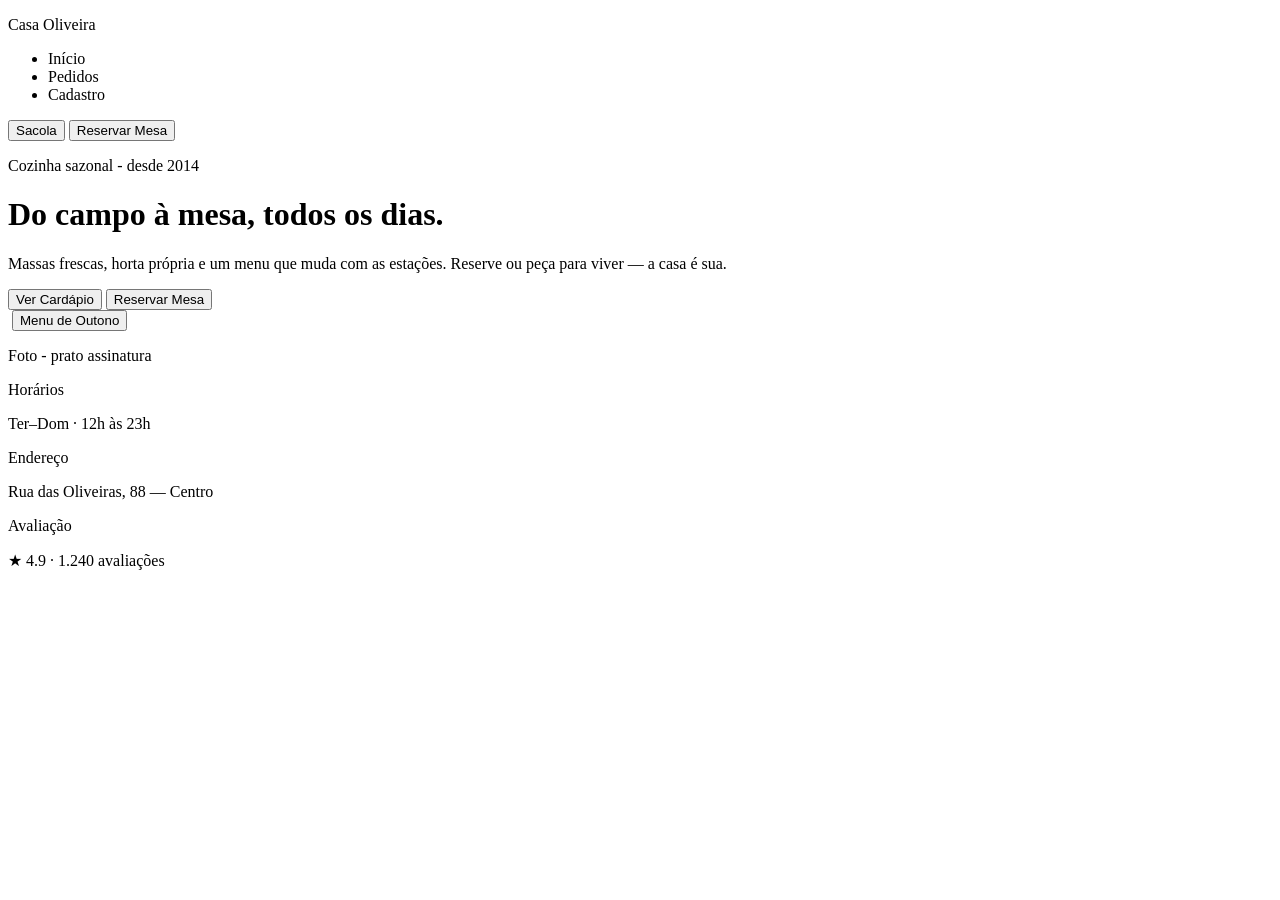
==== src/index.html @ 78ab42a1 "first commit" ====
<!DOCTYPE html>
<html lang="en">

<head>
    <meta charset="UTF-8">
    <meta name="viewport" content="width=device-width, initial-scale=1.0">
    <!-- adicionar favicon -->
    <title>Document</title>
</head>

<body>
    <nav>
        <p>Casa Oliveira</p>
        <ul>
            <li>Início</li>
            <li>Pedidos</li>
            <li>Cadastro</li>
        </ul>
        <button>Sacola</button>
        <button>Reservar Mesa</button>
    </nav>
    <header class="hero">
        <div class="hero-informations">
            <div class="hero-left">
                <p>Cozinha sazonal - desde 2014</p>
                <h1>Do campo à mesa, todos os dias.</h1>
                <p>
                    Massas frescas, horta própria e um menu que muda com as estações. Reserve ou peça para viver — a
                    casa é sua.
                </p>
                <span class="hero-buttons">
                    <button>Ver Cardápio</button>
                    <button>Reservar Mesa</button>
                </span>
            </div>

            <!-- parte direita -->
            <div class="hero-right">
                <img src="" alt="">
                <button>Menu de Outono</button>
                <p>Foto - prato assinatura</p>
            </div>
        </div>
        <div class="informations">
            <div>
                <p>Horários</p>
                <p>Ter–Dom · 12h às 23h</p>
            </div>
            <div>
                <p>Endereço</p>
                <p>Rua das Oliveiras, 88 — Centro</p>
            </div>
            <div>
                <p>Avaliação</p>
                <p>★ 4.9 · 1.240 avaliações</p>
            </div>
        </div>
    </header>
</body>

</html>
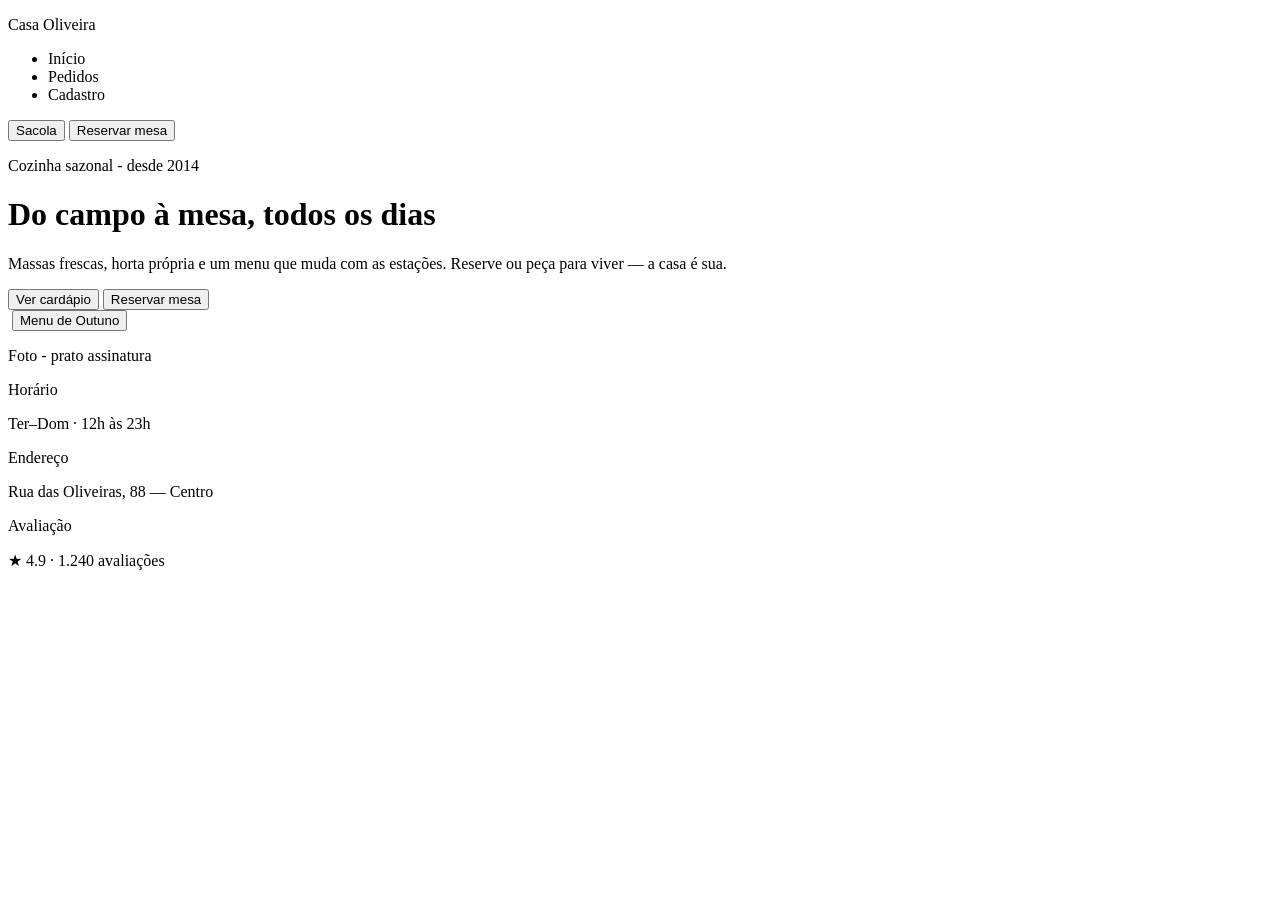
==== commit 56713b4a: "Update index.html with new title and structure" ====
--- a/src/index.html
+++ b/src/index.html
@@ -2,60 +2,56 @@
 <html lang="en">
 
 <head>
-    <meta charset="UTF-8">
-    <meta name="viewport" content="width=device-width, initial-scale=1.0">
-    <!-- adicionar favicon -->
-    <title>Document</title>
+  <meta charset="UTF-8">
+  <meta name="viewport" content="width=device-width, initial-scale=1.0">
+  <!-- adicionar favicon -->
+  <title>Casa Oliveira</title>
 </head>
 
 <body>
-    <nav>
-        <p>Casa Oliveira</p>
-        <ul>
-            <li>Início</li>
-            <li>Pedidos</li>
-            <li>Cadastro</li>
-        </ul>
-        <button>Sacola</button>
-        <button>Reservar Mesa</button>
-    </nav>
-    <header class="hero">
-        <div class="hero-informations">
-            <div class="hero-left">
-                <p>Cozinha sazonal - desde 2014</p>
-                <h1>Do campo à mesa, todos os dias.</h1>
-                <p>
-                    Massas frescas, horta própria e um menu que muda com as estações. Reserve ou peça para viver — a
-                    casa é sua.
-                </p>
-                <span class="hero-buttons">
-                    <button>Ver Cardápio</button>
-                    <button>Reservar Mesa</button>
-                </span>
-            </div>
-
-            <!-- parte direita -->
-            <div class="hero-right">
-                <img src="" alt="">
-                <button>Menu de Outono</button>
-                <p>Foto - prato assinatura</p>
-            </div>
-        </div>
-        <div class="informations">
-            <div>
-                <p>Horários</p>
-                <p>Ter–Dom · 12h às 23h</p>
-            </div>
-            <div>
-                <p>Endereço</p>
-                <p>Rua das Oliveiras, 88 — Centro</p>
-            </div>
-            <div>
-                <p>Avaliação</p>
-                <p>★ 4.9 · 1.240 avaliações</p>
-            </div>
-        </div>
-    </header>
+  <nav class="nav">
+    <p class="nav__logo">Casa Oliveira</p>
+    <ul class="nav__menu">
+      <li class="nav__item">Início</li>
+      <li class="nav__item">Pedidos</li>
+      <li class="nav__item">Cadastro</li>
+    </ul>
+    <button class="nav__button nav__button--bag">Sacola</button>
+    <button class="nav__button nav__button--reserve">Reservar mesa</button>
+  </nav>
+  <header class="hero">
+    <div class="hero__content">
+      <div class="hero__left">
+        <p class="hero__tagline">Cozinha sazonal - desde 2014</p>
+        <h1 class="hero__title">Do campo à mesa, todos os dias</h1>
+        <p class="hero__description">Massas frescas, horta própria e um menu que muda com as estações. Reserve ou peça para viver — a casa é sua.
+        </p>
+        <span class="hero__buttons">
+          <button class="hero__button hero__button--primary">Ver cardápio</button>
+          <button class="hero__button hero__button--secondary">Reservar mesa</button>
+        </span>
+      </div>
+      <div class="hero__right">
+        <img class="hero__image" src="" alt="">
+        <button class="hero__badge">Menu de Outuno</button>
+        <p class="hero__caption">Foto - prato assinatura</p>
+      </div>
+    </div>
+    <div class="info">
+      <div class="info__item">
+        <p class="info__label">Horário</p>
+        <p class="info__value">Ter–Dom · 12h às 23h</p>
+      </div>
+      <div class="info__item">
+        <p class="info__label">Endereço</p>
+        <p class="info__value">Rua das Oliveiras, 88 — Centro</p>
+      </div>
+      <div class="info__item">
+        <p class="info__label">Avaliação</p>
+        <p class="info__value">★ 4.9 · 1.240 avaliações</p>
+      </div>
+    </div>
+  </header>
 </body>
 
-</html>+</html>
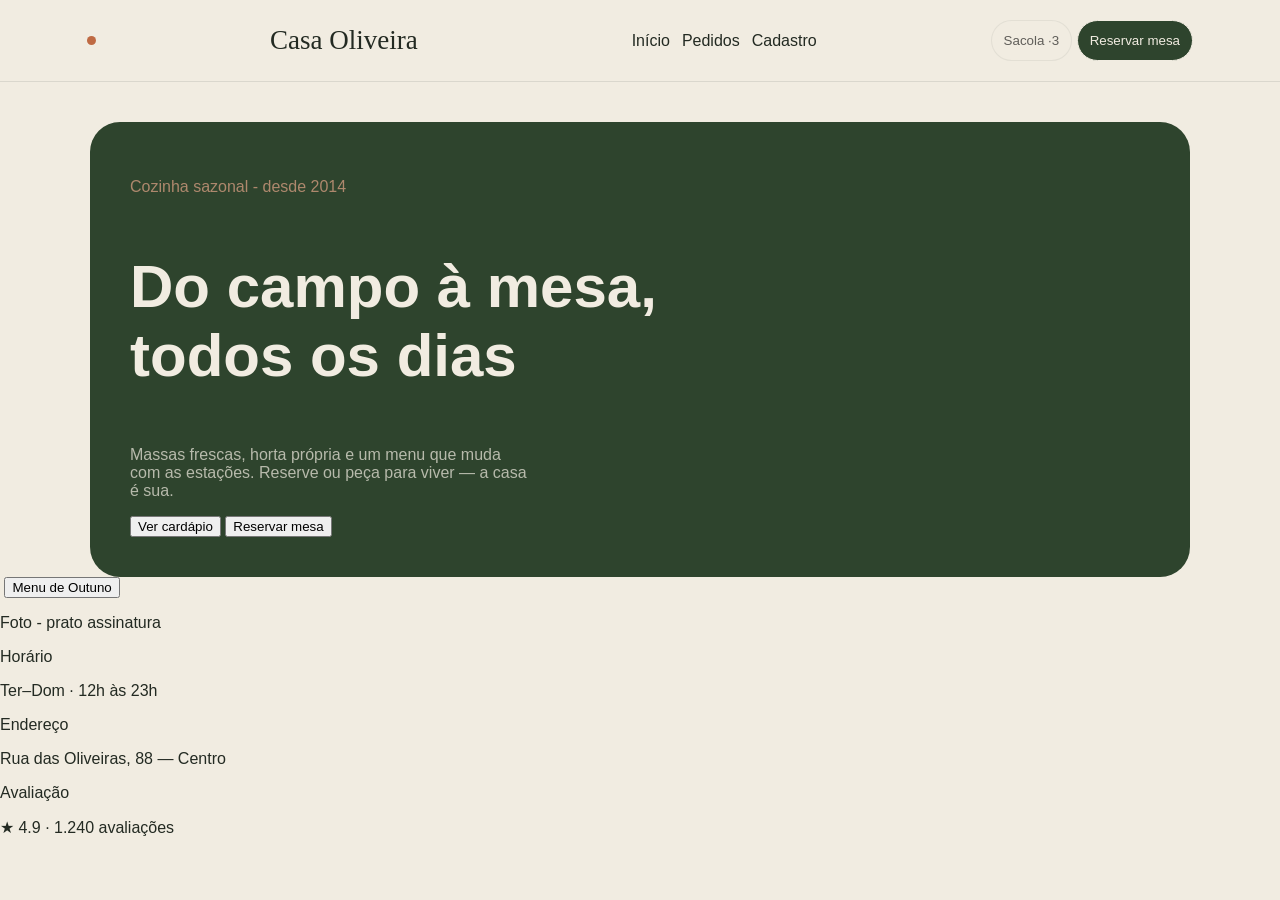
==== commit ffd21f92: "adicao do arquivo css" ====
--- a/src/index.html
+++ b/src/index.html
@@ -6,25 +6,31 @@
   <meta name="viewport" content="width=device-width, initial-scale=1.0">
   <!-- adicionar favicon -->
   <title>Casa Oliveira</title>
+  <link rel="stylesheet" href="./css/global.css">
+  <link rel="stylesheet" href="./css/main.css">
 </head>
 
 <body>
   <nav class="nav">
+    <div style="width:9px;height:9px;border-radius:50%;background:#bf6a43"></div>
     <p class="nav__logo">Casa Oliveira</p>
     <ul class="nav__menu">
       <li class="nav__item">Início</li>
       <li class="nav__item">Pedidos</li>
       <li class="nav__item">Cadastro</li>
     </ul>
-    <button class="nav__button nav__button--bag">Sacola</button>
-    <button class="nav__button nav__button--reserve">Reservar mesa</button>
+    <div class="nav__buttons">
+      <button class="nav__button nav__button--bag">Sacola ·3</button>
+      <button class="nav__button nav__button--reserve">Reservar mesa</button>
+    </div>
   </nav>
   <header class="hero">
     <div class="hero__content">
       <div class="hero__left">
         <p class="hero__tagline">Cozinha sazonal - desde 2014</p>
-        <h1 class="hero__title">Do campo à mesa, todos os dias</h1>
-        <p class="hero__description">Massas frescas, horta própria e um menu que muda com as estações. Reserve ou peça para viver — a casa é sua.
+        <h1 class="hero__title">Do campo à mesa,<br>todos os dias</h1>
+        <p class="hero__description">Massas frescas, horta própria e um menu que muda<br>com as estações. Reserve ou peça
+          para viver — a casa<br>é sua.
         </p>
         <span class="hero__buttons">
           <button class="hero__button hero__button--primary">Ver cardápio</button>
@@ -54,4 +60,4 @@
   </header>
 </body>
 
-</html>
+</html>
--- a/src/css/global.css
+++ b/src/css/global.css
@@ -0,0 +1,97 @@
+:root {
+    --color-forest: #2c4233;
+    --color-forest-deep: #26382c;
+    --color-clay: #bf6a43;
+    --color-clay-soft: #cf9a7e;
+    --color-ink: #232a22;
+    --color-bg: #f1ece1;
+    --color-surface: #faf7ef;
+    --color-surface-input: #ffffff;
+    --color-surface-muted: #fdfbf5;
+    --color-text: #232a22;
+    --color-text-soft: #5b6755;
+    --color-text-sage: #6a7464;
+    --color-text-muted: #9a9484;
+    --font-display: 'Instrument Serif', serif;
+    --font-body: 'Hanken Grotesk', sans-serif;
+    --font-mono: 'Space Mono', monospace;
+}
+
+body {
+    background: var(--color-bg);
+    color: var(--color-text);
+    font-family: var(--font-body);
+    margin: 0;
+    padding: 0;
+}
+
+.nav {
+    border-bottom: 1px solid #26382c1d;
+
+    display: flex;
+    justify-content: space-around;
+    align-items: center;
+}
+
+.nav__logo {
+    font-family: var(--font-display);
+    font-size:27px;
+    color:#232a22;
+    line-height:1;
+    white-space:nowrap;
+}
+
+.nav__menu {
+    display: flex;
+    list-style: none;
+    gap: 12px;
+}
+
+.nav__item {}
+
+.nav__buttons {}
+
+.nav__button--bag{
+    background: var(--color-bg);
+    border: 1px solid  #26382c1d;
+    border-radius: 50px;
+    padding: 12px;
+    opacity: 60%;
+}
+
+.nav__button--reserve{
+    background-color: #2e442d;
+    color: var(--color-bg);
+    border: 1px solid;
+    border-radius: 50px;
+    padding: 12px;
+}
+
+.hero__left{
+    background-color: #2e442d;
+    display: flex;
+    justify-content: center;
+    flex-direction: column;
+    padding-left: 50px;
+    margin-left: 90px;
+    margin-right: 90px;
+    margin-top: 40px;
+    padding: 40px;
+    border-radius: 30px;
+}
+
+.hero__tagline{
+    color:  #cf9a7e;
+    opacity: 80%;
+    
+}
+
+.hero__title{
+    color: var(--color-bg);
+    font-size: 60px;
+}
+
+.hero__description{
+    color: var(--color-bg);
+    opacity: 70%;
+}
--- a/src/css/main.css
+++ b/src/css/main.css
@@ -0,0 +1,18 @@
+.hero {}
+.hero__content {}
+.hero__left {}
+.hero__tagline {}
+.hero__title {}
+.hero__description {}
+.hero__buttons {}
+.hero__button {}
+.hero__button--primary {}
+.hero__button--secondary {}
+.hero__right {}
+.hero__image {}
+.hero__badge {}
+.hero__caption {}
+.info {}
+.info__item {}
+.info__label {}
+.info__value {}
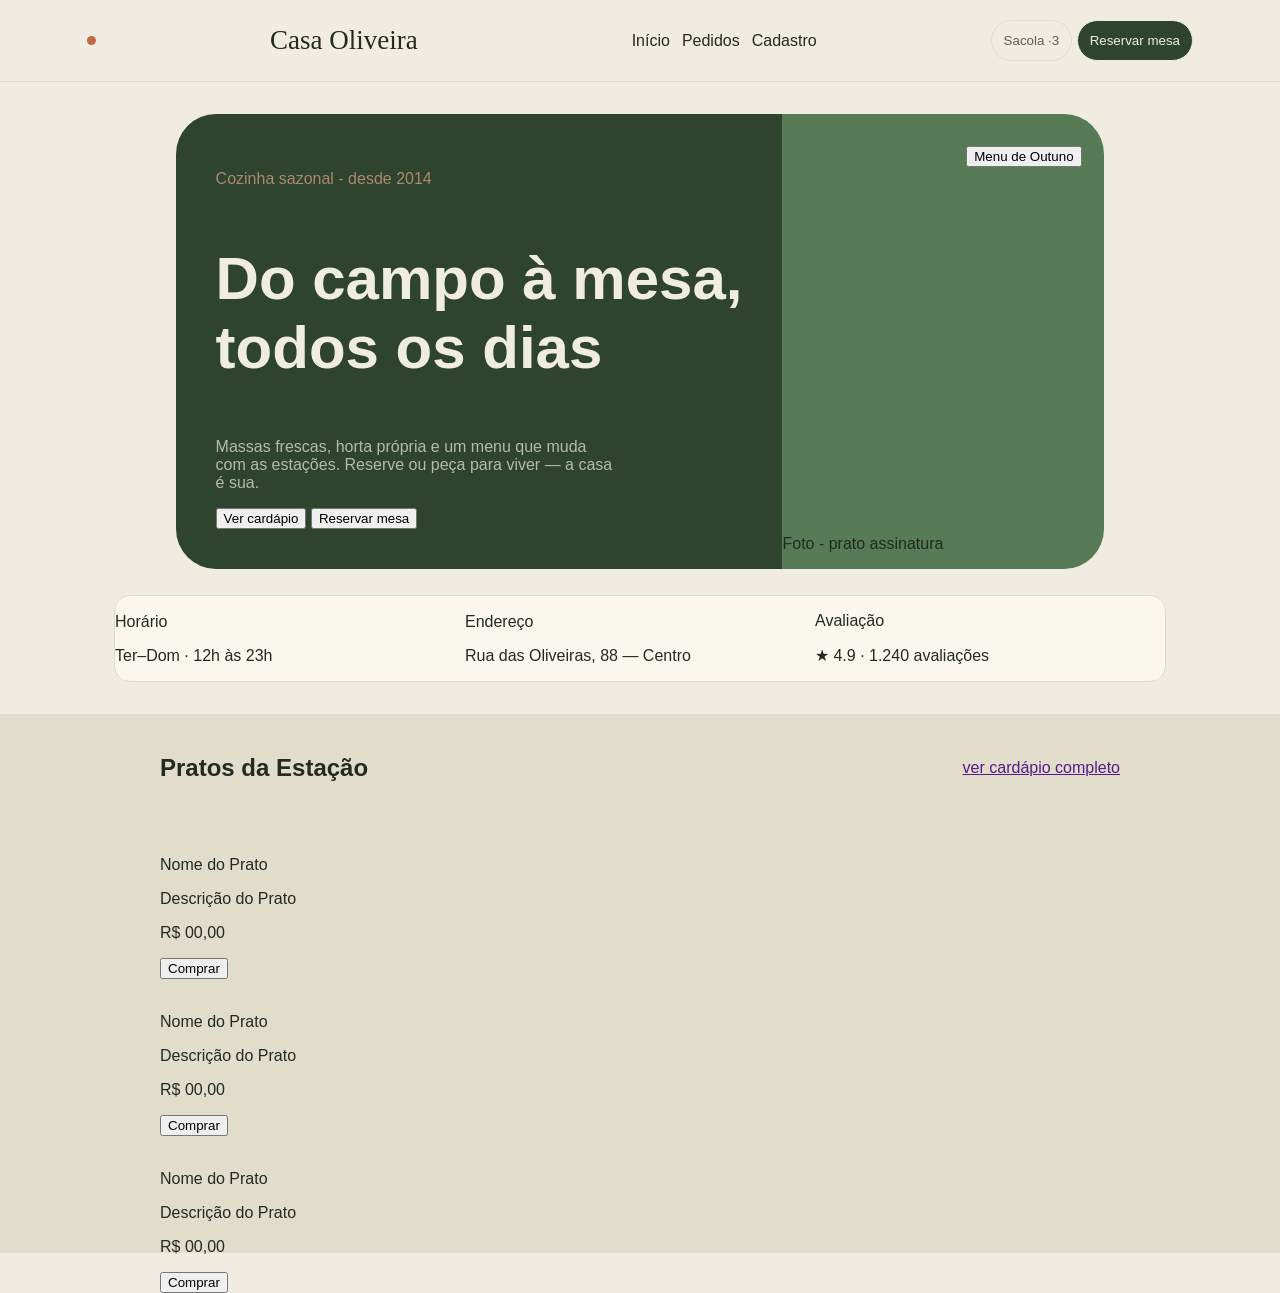
==== commit 0cccae40: "adicao da secao pratos" ====
--- a/src/index.html
+++ b/src/index.html
@@ -29,7 +29,8 @@
       <div class="hero__left">
         <p class="hero__tagline">Cozinha sazonal - desde 2014</p>
         <h1 class="hero__title">Do campo à mesa,<br>todos os dias</h1>
-        <p class="hero__description">Massas frescas, horta própria e um menu que muda<br>com as estações. Reserve ou peça
+        <p class="hero__description">Massas frescas, horta própria e um menu que muda<br>com as estações. Reserve ou
+          peça
           para viver — a casa<br>é sua.
         </p>
         <span class="hero__buttons">
@@ -58,6 +59,45 @@
       </div>
     </div>
   </header>
+  <section class="dishes">
+<!--  -->
+    <div class="dishes_title">
+      <h1>Pratos da Estação</h1>
+      <a href="">ver cardápio completo</a>
+    </div>
+    <!-- adicionar javascript para carroussel -->
+    <div class="dishes_card">
+      <div class="cards-item">
+        <img class="cards_img" src="" alt="">
+        <p class="cards_name">Nome do Prato</p>
+        <p class="cards_descr">Descrição do Prato</p>
+        <span class="cards_buy">
+          <p class="cards_price">R$ 00,00</p>
+          <button class="cards_button">Comprar</button>
+        </span>
+      </div>
+<!--  -->
+      <div class="cards_item">
+        <img class="cards_img" src="" alt="">
+        <p class="cards_name">Nome do Prato</p>
+        <p class="cards_descr">Descrição do Prato</p>
+        <span class="cards_buy">
+          <p class="cards_price">R$ 00,00</p>
+          <button class="cards_button">Comprar</button>
+        </span>
+      </div>
+<!--  -->
+      <div class="cards_item">
+        <img class="cards_img" src="" alt="">
+        <p class="cards_name">Nome do Prato</p>
+        <p class="cards_descr">Descrição do Prato</p>
+        <span class="cards_buy">
+          <p class="cards_price">R$ 00,00</p>
+          <button class="cards_button">Comprar</button>
+        </span>
+      </div>
+    </div>
+  </section>
 </body>
 
 </html>
--- a/src/css/global.css
+++ b/src/css/global.css
@@ -65,33 +65,4 @@
     border: 1px solid;
     border-radius: 50px;
     padding: 12px;
-}
-
-.hero__left{
-    background-color: #2e442d;
-    display: flex;
-    justify-content: center;
-    flex-direction: column;
-    padding-left: 50px;
-    margin-left: 90px;
-    margin-right: 90px;
-    margin-top: 40px;
-    padding: 40px;
-    border-radius: 30px;
-}
-
-.hero__tagline{
-    color:  #cf9a7e;
-    opacity: 80%;
-    
-}
-
-.hero__title{
-    color: var(--color-bg);
-    font-size: 60px;
-}
-
-.hero__description{
-    color: var(--color-bg);
-    opacity: 70%;
 }
--- a/src/css/main.css
+++ b/src/css/main.css
@@ -1,18 +1,109 @@
-.hero {}
-.hero__content {}
-.hero__left {}
-.hero__tagline {}
-.hero__title {}
-.hero__description {}
+.hero {
+    display: flex;
+    flex-direction: column;
+    padding: 32px;
+    align-items: center ;
+}
+
+.hero__content {
+    display: flex;
+    justify-content: center;
+}
+
+.hero__left {
+    background-color: #2e442d;
+    border-radius: 40px 0 0 40px;
+    display: flex;
+    justify-content: center;
+    flex-direction: column;
+    padding-left: 50px;
+    padding: 40px;
+}
+
+.hero__right {
+    display: grid;
+    grid-template-columns: 1fr 1fr;
+    grid-template-rows: 1fr 1fr;
+    background-color: #577b55;
+    border-radius: 0 40px 40px 0;
+}
+
+.hero__tagline {
+    color: #cf9a7e;
+    opacity: 80%;
+
+}
+
+.hero__title {
+    color: var(--color-bg);
+    font-size: 60px;
+}
+
+.hero__description {
+    color: var(--color-bg);
+    opacity: 70%;
+}
+
 .hero__buttons {}
+
 .hero__button {}
+
 .hero__button--primary {}
+
 .hero__button--secondary {}
+
 .hero__right {}
+
 .hero__image {}
-.hero__badge {}
-.hero__caption {}
-.info {}
-.info__item {}
+
+.hero__badge {
+    grid-column: 2;
+    grid-row: 1;
+    align-self: start;
+    margin-top: 32px;
+    justify-self: center;
+}
+
+.hero__caption {
+    grid-column: 1;
+    grid-row: 2;
+    align-self: end;
+    justify-self: center;
+}
+
+.info {
+    display: flex;
+    align-items: center;
+    gap: 0;
+    margin-top: 26px;
+    border: 1px solid #e2dccb;
+    border-radius: 16px;
+    background: #faf7ef;
+    overflow: hidden;
+}
+
+.info__item {
+    width: 350px;
+    text-align: left;
+    pading: 18px 24px;
+}
+
 .info__label {}
+
 .info__value {}
+
+.dishes {
+    display: grid;
+    grid-template-columns:  25% 25% 25%;
+    grid-template-rows: 20% 80%;
+    background-color: #e2dccb;
+    justify-content: center;
+}
+
+.dishes_title {
+    grid-column: 1 / -1;
+    display: flex;
+    justify-content: space-between;
+    align-items: center;
+}
+    
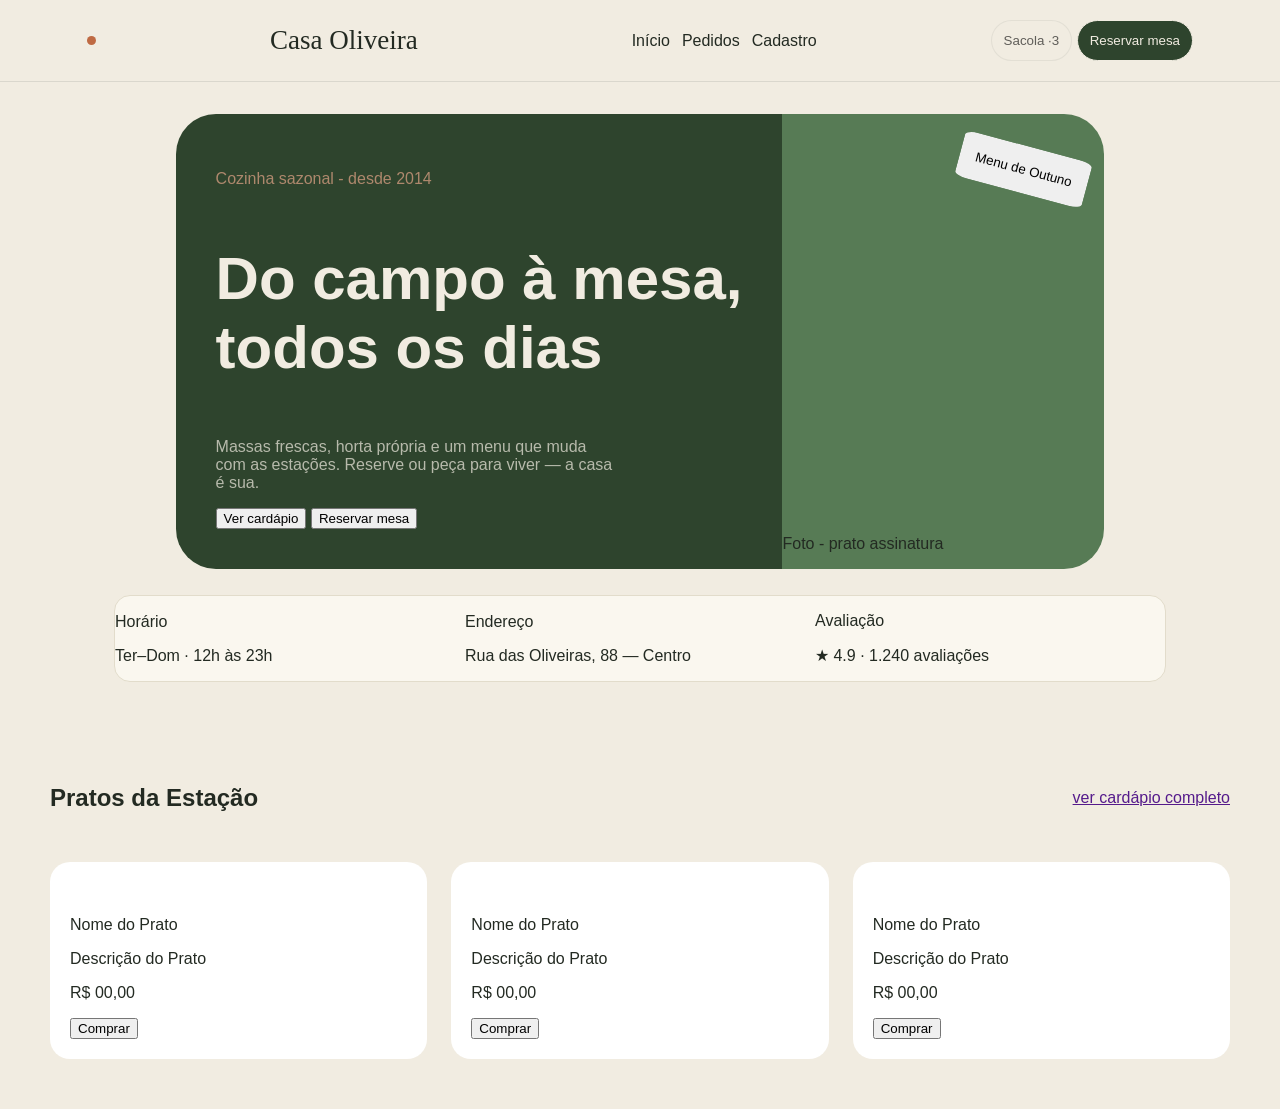
==== commit 0f1b18f4: "alteracao menu de pratos" ====
--- a/src/index.html
+++ b/src/index.html
@@ -67,7 +67,7 @@
     </div>
     <!-- adicionar javascript para carroussel -->
     <div class="dishes_card">
-      <div class="cards-item">
+      <div class="cards_item">
         <img class="cards_img" src="" alt="">
         <p class="cards_name">Nome do Prato</p>
         <p class="cards_descr">Descrição do Prato</p>
--- a/src/css/main.css
+++ b/src/css/main.css
@@ -62,6 +62,10 @@
     align-self: start;
     margin-top: 32px;
     justify-self: center;
+    transform: rotate(15deg);
+    padding: 15px;
+    border: 1px solid #ffffff00;
+    border-radius: 10%;
 }
 
 .hero__caption {
@@ -94,16 +98,26 @@
 
 .dishes {
     display: grid;
-    grid-template-columns:  25% 25% 25%;
-    grid-template-rows: 20% 80%;
-    background-color: #e2dccb;
-    justify-content: center;
+    grid-template-rows: auto auto;
+    gap: 30px;
+    padding: 50px;
 }
 
 .dishes_title {
-    grid-column: 1 / -1;
     display: flex;
     justify-content: space-between;
     align-items: center;
 }
+
+.dishes_card {
+    display: grid;
+    grid-template-columns: repeat(3, 1fr);
+    gap: 24px;
+}
+
+.cards_item {
+    background-color: white;
+    border-radius: 20px;
+    padding: 20px;
+}
     
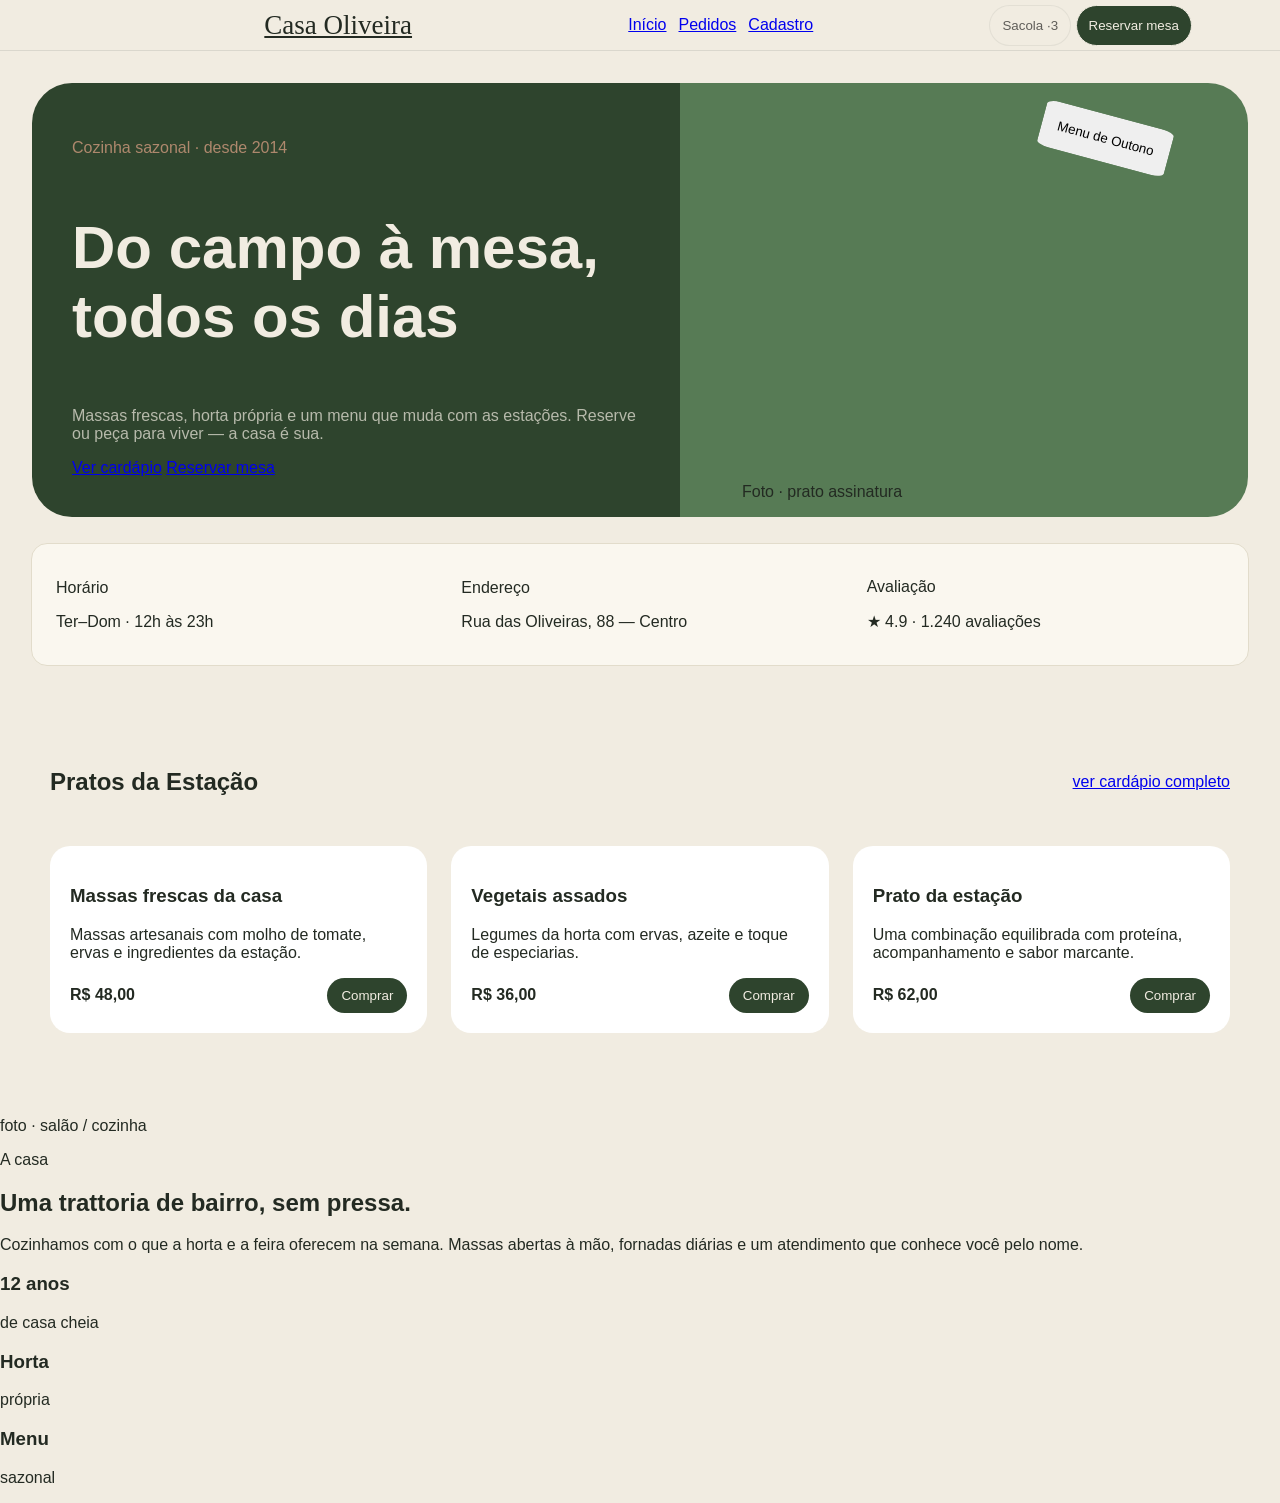
==== commit 4cd0985b: "criacao da secao about" ====
--- a/src/index.html
+++ b/src/index.html
@@ -1,50 +1,56 @@
 <!DOCTYPE html>
-<html lang="en">
+<html lang="pt-BR">
 
 <head>
   <meta charset="UTF-8">
   <meta name="viewport" content="width=device-width, initial-scale=1.0">
-  <!-- adicionar favicon -->
-  <title>Casa Oliveira</title>
+  <meta name="description" content="Casa Oliveira é um restaurante de cozinha sazonal em Centro, com massas frescas, pratos da estação e ambiente acolhedor para reservar mesa ou pedir delivery.">
+  <meta name="keywords" content="restaurante, cozinha sazonal, massas frescas, reservar mesa, cardápio, Centro">
+  <meta name="author" content="Casa Oliveira">
+  <meta property="og:title" content="Casa Oliveira | Cozinha sazonal e pratos da estação">
+  <meta property="og:description" content="Descubra o menu de temporada da Casa Oliveira, com ingredientes frescos e pratos preparados com carinho.">
+  <meta property="og:type" content="website">
+  <meta property="og:locale" content="pt_BR">
+  <link rel="icon" type="image/svg+xml" href="./favicon.svg">
   <link rel="stylesheet" href="./css/global.css">
   <link rel="stylesheet" href="./css/main.css">
+  <title>Casa Oliveira | Restaurante de cozinha sazonal</title>
 </head>
 
 <body>
-  <nav class="nav">
-    <div style="width:9px;height:9px;border-radius:50%;background:#bf6a43"></div>
-    <p class="nav__logo">Casa Oliveira</p>
+  <nav class="nav" aria-label="Navegação principal">
+    <div class="nav__marker" aria-hidden="true"></div>
+    <a class="nav__logo" href="#home">Casa Oliveira</a>
     <ul class="nav__menu">
-      <li class="nav__item">Início</li>
-      <li class="nav__item">Pedidos</li>
-      <li class="nav__item">Cadastro</li>
+      <li class="nav__item"><a href="#home">Início</a></li>
+      <li class="nav__item"><a href="#dishes">Pedidos</a></li>
+      <li class="nav__item"><a href="#about">Cadastro</a></li>
     </ul>
     <div class="nav__buttons">
-      <button class="nav__button nav__button--bag">Sacola ·3</button>
-      <button class="nav__button nav__button--reserve">Reservar mesa</button>
+      <button class="nav__button nav__button--bag" type="button">Sacola ·3</button>
+      <button class="nav__button nav__button--reserve" type="button">Reservar mesa</button>
     </div>
   </nav>
-  <header class="hero">
+
+  <header class="hero" id="home">
     <div class="hero__content">
       <div class="hero__left">
-        <p class="hero__tagline">Cozinha sazonal - desde 2014</p>
-        <h1 class="hero__title">Do campo à mesa,<br>todos os dias</h1>
-        <p class="hero__description">Massas frescas, horta própria e um menu que muda<br>com as estações. Reserve ou
-          peça
-          para viver — a casa<br>é sua.
-        </p>
-        <span class="hero__buttons">
-          <button class="hero__button hero__button--primary">Ver cardápio</button>
-          <button class="hero__button hero__button--secondary">Reservar mesa</button>
-        </span>
+        <p class="hero__tagline">Cozinha sazonal · desde 2014</p>
+        <h1 class="hero__title">Do campo à mesa, todos os dias</h1>
+        <p class="hero__description">Massas frescas, horta própria e um menu que muda com as estações. Reserve ou peça para viver — a casa é sua.</p>
+        <div class="hero__buttons">
+          <a class="hero__button hero__button--primary" href="#dishes">Ver cardápio</a>
+          <a class="hero__button hero__button--secondary" href="#about">Reservar mesa</a>
+        </div>
       </div>
       <div class="hero__right">
-        <img class="hero__image" src="" alt="">
-        <button class="hero__badge">Menu de Outuno</button>
-        <p class="hero__caption">Foto - prato assinatura</p>
+        <img class="hero__image" src="./images/hero.jpg" alt="Prato assinatura da Casa Oliveira servido em mesa elegante" onerror="this.style.display='none'">
+        <button class="hero__badge" type="button">Menu de Outono</button>
+        <p class="hero__caption">Foto · prato assinatura</p>
       </div>
     </div>
-    <div class="info">
+
+    <div class="info" aria-label="Informações principais do restaurante">
       <div class="info__item">
         <p class="info__label">Horário</p>
         <p class="info__value">Ter–Dom · 12h às 23h</p>
@@ -59,45 +65,77 @@
       </div>
     </div>
   </header>
-  <section class="dishes">
-<!--  -->
-    <div class="dishes_title">
-      <h1>Pratos da Estação</h1>
-      <a href="">ver cardápio completo</a>
-    </div>
-    <!-- adicionar javascript para carroussel -->
-    <div class="dishes_card">
-      <div class="cards_item">
-        <img class="cards_img" src="" alt="">
-        <p class="cards_name">Nome do Prato</p>
-        <p class="cards_descr">Descrição do Prato</p>
-        <span class="cards_buy">
-          <p class="cards_price">R$ 00,00</p>
-          <button class="cards_button">Comprar</button>
-        </span>
+
+  <main>
+    <section class="dishes" id="dishes" aria-labelledby="dishes-title">
+      <div class="dishes__title">
+        <h2 id="dishes-title">Pratos da Estação</h2>
+        <a href="#" aria-label="Ver cardápio completo da Casa Oliveira">ver cardápio completo</a>
       </div>
-<!--  -->
-      <div class="cards_item">
-        <img class="cards_img" src="" alt="">
-        <p class="cards_name">Nome do Prato</p>
-        <p class="cards_descr">Descrição do Prato</p>
-        <span class="cards_buy">
-          <p class="cards_price">R$ 00,00</p>
-          <button class="cards_button">Comprar</button>
-        </span>
+
+      <div class="dishes__cards">
+        <article class="dishes__card">
+          <img class="dishes__image" src="./images/prato-1.jpg" alt="Massas frescas com molho de tomate e ervas" onerror="this.style.display='none'">
+          <h3 class="dishes__name">Massas frescas da casa</h3>
+          <p class="dishes__description">Massas artesanais com molho de tomate, ervas e ingredientes da estação.</p>
+          <div class="dishes__buy">
+            <p class="dishes__price">R$ 48,00</p>
+            <button class="dishes__button" type="button">Comprar</button>
+          </div>
+        </article>
+
+        <article class="dishes__card">
+          <img class="dishes__image" src="./images/prato-2.jpg" alt="Prato de legumes assados com especiarias" onerror="this.style.display='none'">
+          <h3 class="dishes__name">Vegetais assados</h3>
+          <p class="dishes__description">Legumes da horta com ervas, azeite e toque de especiarias.</p>
+          <div class="dishes__buy">
+            <p class="dishes__price">R$ 36,00</p>
+            <button class="dishes__button" type="button">Comprar</button>
+          </div>
+        </article>
+
+        <article class="dishes__card">
+          <img class="dishes__image" src="./images/prato-3.jpg" alt="Prato principal com carne suculenta e acompanhamento" onerror="this.style.display='none'">
+          <h3 class="dishes__name">Prato da estação</h3>
+          <p class="dishes__description">Uma combinação equilibrada com proteína, acompanhamento e sabor marcante.</p>
+          <div class="dishes__buy">
+            <p class="dishes__price">R$ 62,00</p>
+            <button class="dishes__button" type="button">Comprar</button>
+          </div>
+        </article>
       </div>
-<!--  -->
-      <div class="cards_item">
-        <img class="cards_img" src="" alt="">
-        <p class="cards_name">Nome do Prato</p>
-        <p class="cards_descr">Descrição do Prato</p>
-        <span class="cards_buy">
-          <p class="cards_price">R$ 00,00</p>
-          <button class="cards_button">Comprar</button>
-        </span>
+    </section>
+
+    <section class="about" id="about" aria-labelledby="about-title">
+      <div class="about__image" aria-label="Ambiente acolhedor do restaurante">
+        <img src="" alt="">
+        <p>foto · salão / cozinha</p>
       </div>
-    </div>
-  </section>
+
+      <div class="about__info">
+        <div class="about__intro">
+          <p class="about__eyebrow">A casa</p>
+          <h2 id="about-title" class="about__title">Uma trattoria de bairro, sem pressa.</h2>
+          <p class="about__description">Cozinhamos com o que a horta e a feira oferecem na semana. Massas abertas à mão, fornadas diárias e um atendimento que conhece você pelo nome.</p>
+        </div>
+
+        <div class="about__cards">
+          <article class="about__card">
+            <h3 class="about__card-title">12 anos</h3>
+            <p class="about__card-text">de casa cheia</p>
+          </article>
+          <article class="about__card">
+            <h3 class="about__card-title">Horta</h3>
+            <p class="about__card-text">própria</p>
+          </article>
+          <article class="about__card">
+            <h3 class="about__card-title">Menu</h3>
+            <p class="about__card-text">sazonal</p>
+          </article>
+        </div>
+      </div>
+    </section>
+  </main>
 </body>
 
 </html>
--- a/src/css/global.css
+++ b/src/css/global.css
@@ -23,6 +23,7 @@
     font-family: var(--font-body);
     margin: 0;
     padding: 0;
+    overflow-x: hidden;
 }
 
 .nav {
--- a/src/css/main.css
+++ b/src/css/main.css
@@ -8,6 +8,8 @@
 .hero__content {
     display: flex;
     justify-content: center;
+    flex-wrap: wrap;
+    width: 100%;
 }
 
 .hero__left {
@@ -18,6 +20,8 @@
     flex-direction: column;
     padding-left: 50px;
     padding: 40px;
+    flex: 1 1 320px;
+    min-width: 0;
 }
 
 .hero__right {
@@ -26,6 +30,8 @@
     grid-template-rows: 1fr 1fr;
     background-color: #577b55;
     border-radius: 0 40px 40px 0;
+    flex: 1 1 320px;
+    min-width: 0;
 }
 
 .hero__tagline {
@@ -77,6 +83,7 @@
 
 .info {
     display: flex;
+    flex-wrap: wrap;
     align-items: center;
     gap: 0;
     margin-top: 26px;
@@ -84,12 +91,14 @@
     border-radius: 16px;
     background: #faf7ef;
     overflow: hidden;
+    width: 100%;
 }
 
 .info__item {
-    width: 350px;
+    flex: 1 1 220px;
+    min-width: 220px;
     text-align: left;
-    pading: 18px 24px;
+    padding: 18px 24px;
 }
 
 .info__label {}
@@ -98,26 +107,114 @@
 
 .dishes {
     display: grid;
-    grid-template-rows: auto auto;
     gap: 30px;
     padding: 50px;
 }
 
-.dishes_title {
-    display: flex;
+.dishes__title {
+    display: flex;
+    flex-wrap: wrap;
     justify-content: space-between;
     align-items: center;
-}
-
-.dishes_card {
+    gap: 12px;
+}
+
+.dishes__cards {
     display: grid;
-    grid-template-columns: repeat(3, 1fr);
+    grid-template-columns: repeat(auto-fit, minmax(220px, 1fr));
     gap: 24px;
 }
 
-.cards_item {
+.dishes__card {
     background-color: white;
     border-radius: 20px;
     padding: 20px;
+    min-width: 0;
+}
+
+.dishes__image {
+    display: block;
+    width: 100%;
+    height: 180px;
+    border-radius: 14px;
+    margin-bottom: 16px;
+    background-color: #e8e0cf;
+}
+
+.dishes__buy {
+    display: flex;
+    justify-content: space-between;
+    align-items: center;
+    gap: 12px;
+    margin-top: 16px;
+}
+
+.dishes__price {
+    margin: 0;
+    font-weight: 700;
+}
+
+.dishes__button {
+    border: 0;
+    border-radius: 999px;
+    padding: 10px 14px;
+    background-color: #2e442d;
+    color: #f1ece1;
+    cursor: pointer;
+}
+
+.about {
+}
+
+
+@media (max-width: 768px) {
+    .hero {
+        padding: 24px;
+    }
+
+    .hero__left,
+    .hero__right {
+        border-radius: 24px;
+    }
+
+    .hero__left {
+        padding: 24px;
+    }
+
+    .dishes {
+        padding: 24px;
+    }
+
+    .dishes__title {
+        flex-direction: column;
+        align-items: flex-start;
+    }
+}
+
+@media (max-width: 480px) {
+    .hero {
+        padding: 16px;
+    }
+
+    .hero__left,
+    .hero__right {
+        border-radius: 16px;
+    }
+
+    .hero__left {
+        padding: 20px;
+    }
+
+    .hero__title {
+        font-size: 36px;
+    }
+
+    .dishes {
+        padding: 16px;
+    }
+
+    .dishes__cards {
+        grid-template-columns: 1fr;
+    }
 }
     
